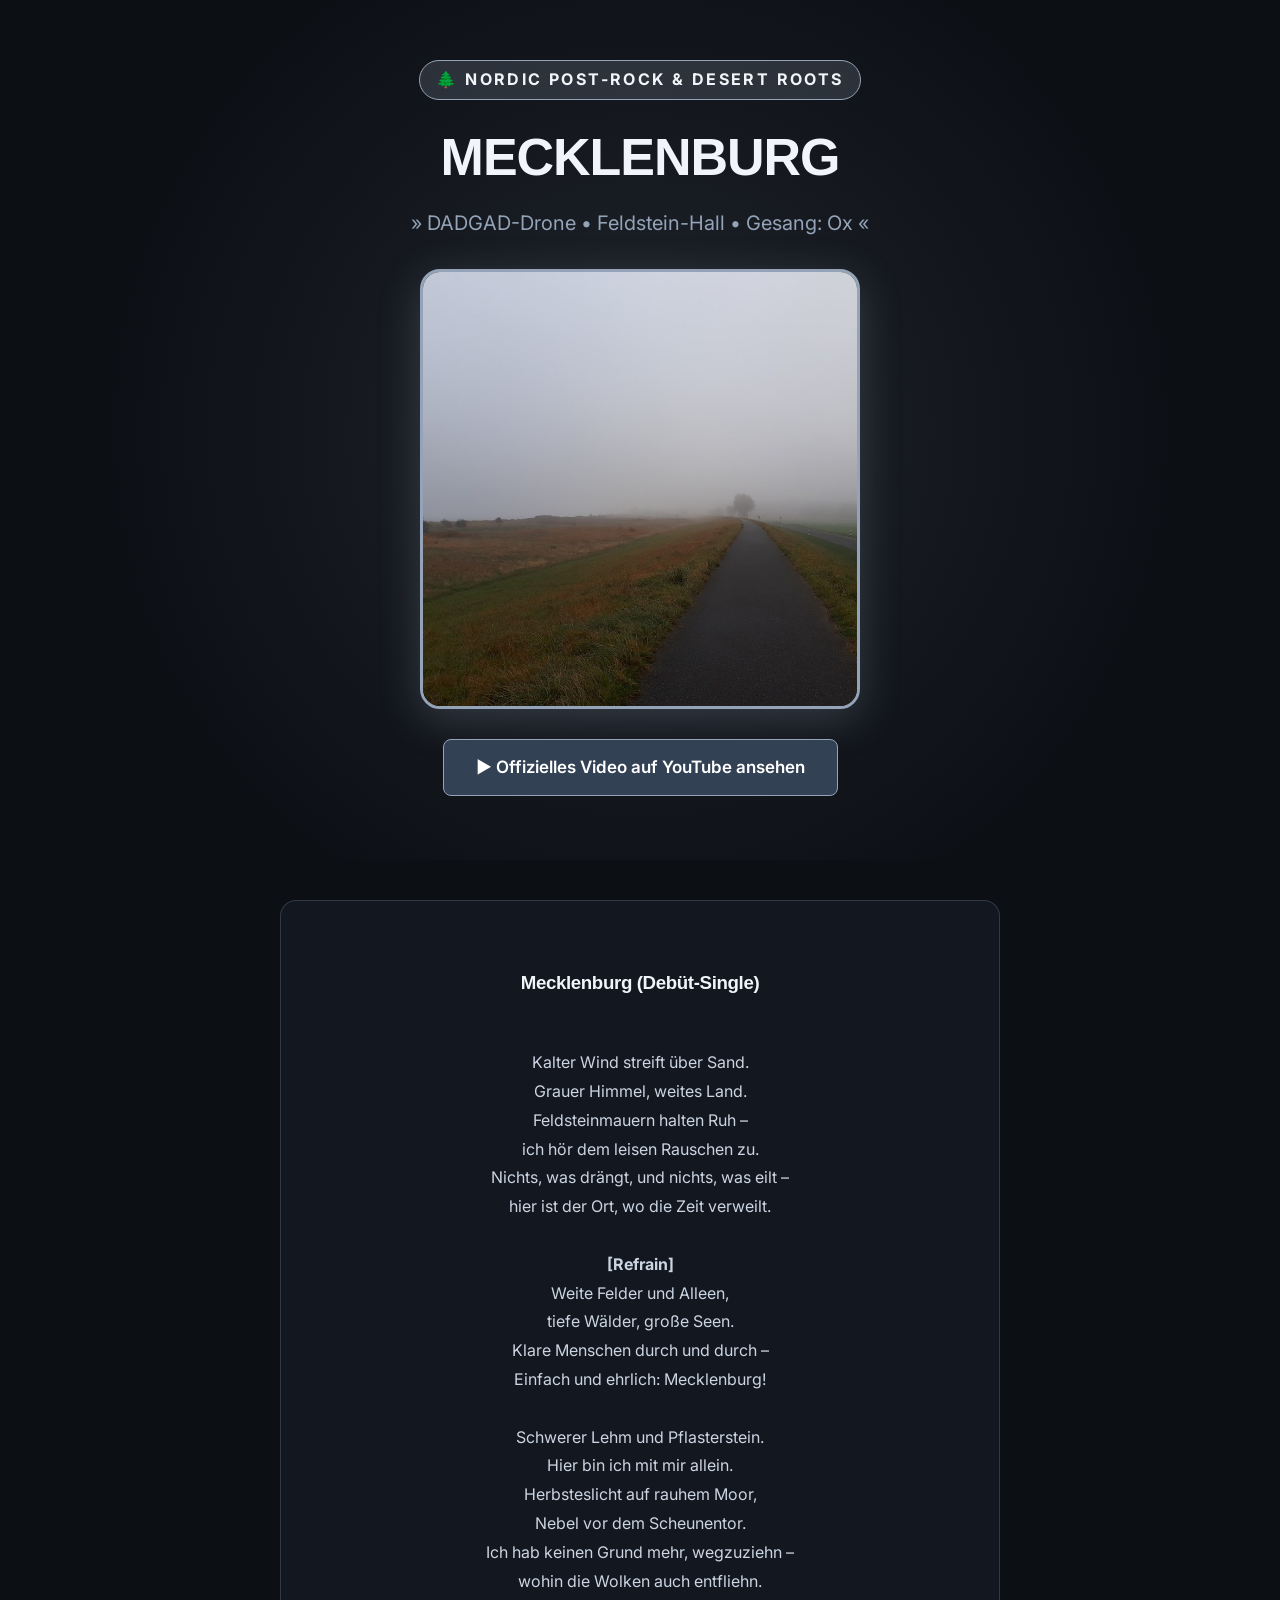
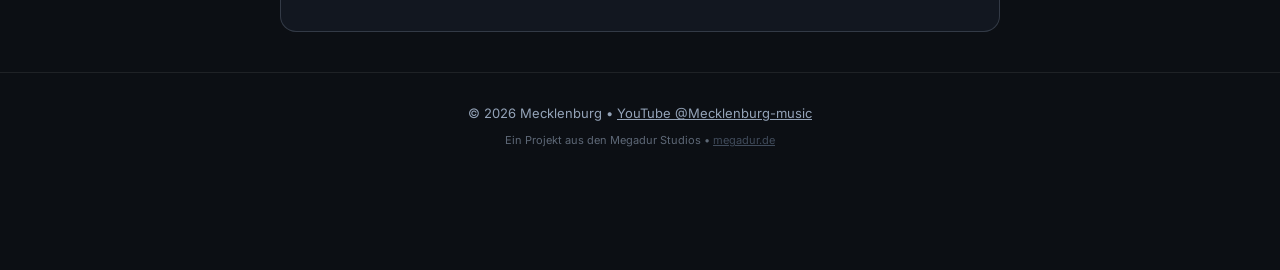
==== mecklenburg/index.html @ 6db7aaa6 "Initial commit: Megadur Studio Hub, K-Tel Jukebox and 5 project landing pages" ====
<!DOCTYPE html>
<html lang="de">
<head>
  <meta charset="UTF-8">
  <meta name="viewport" content="width=device-width, initial-scale=1.0">
  <title>Mecklenburg – Nordic Post-Rock & Desert Roots | Offizielle Bandseite</title>
  <meta name="description" content="Mecklenburg: Archaische DADGAD-Klanglandschaften, weite Horizonte, pumpendes Harmonium und der warme Bariton von Sänger Ox.">
  <link rel="stylesheet" href="../style.css">
  <link href="https://fonts.googleapis.com/css2?family=Cabinet+Grotesk:wght@800;900&family=Inter:wght@400;600;700&display=swap" rel="stylesheet">
  <style>
    :root {
      --accent: #94a3b8;
      --accent-glow: rgba(148, 163, 184, 0.25);
    }
    body { background: #0c0f14; color: #e2e8f0; }
    .hero-meck {
      background: radial-gradient(circle at center, rgba(148, 163, 184, 0.15), transparent 70%);
      padding: 60px 0 40px;
      text-align: center;
    }
    .cover-box {
      max-width: 440px;
      margin: 0 auto 30px;
      border-radius: 20px;
      overflow: hidden;
      box-shadow: 0 10px 40px var(--accent-glow);
      border: 3px solid var(--accent);
    }
    .cover-box img { width: 100%; display: block; }
    .nordic-badge {
      display: inline-block;
      background: rgba(148, 163, 184, 0.2);
      color: #f1f5f9;
      font-weight: 700;
      padding: 6px 16px;
      border-radius: 20px;
      letter-spacing: 0.15em;
      margin-bottom: 16px;
      border: 1px solid var(--accent);
    }
    .lyrics-box {
      background: #121720;
      border: 1px solid rgba(148, 163, 184, 0.25);
      border-radius: 16px;
      padding: 36px;
      max-width: 720px;
      margin: 40px auto;
      white-space: pre-line;
      font-size: 16px;
      line-height: 1.8;
      color: #cbd5e1;
      text-align: center;
    }
    .lyrics-box h3 { color: #f1f5f9; margin-bottom: 20px; }
  </style>
</head>
<body>

  <header class="hero-meck">
    <div class="container">
      <span class="nordic-badge">🌲 NORDIC POST-ROCK & DESERT ROOTS</span>
      <h1 style="font-size: 52px; color: #f1f5f9; letter-spacing: -0.02em;">MECKLENBURG</h1>
      <p style="font-size: 20px; color: #94a3b8; margin-top: 8px;">» DADGAD-Drone • Feldstein-Hall • Gesang: Ox «</p>

      <div class="cover-box" style="margin-top: 30px;">
        <img src="../assets/images/mk.jpg" alt="Mecklenburg – Debüt-Single">
      </div>

      <div style="margin: 24px 0;">
        <a href="https://www.youtube.com/@Mecklenburg-music" target="_blank" class="btn btn-yt" style="background: #334155; border: 1px solid #94a3b8; font-size: 17px; padding: 14px 32px;">
          ▶ Offizielles Video auf YouTube ansehen
        </a>
      </div>
    </div>
  </header>

  <main class="container">
    <div class="lyrics-box">
      <h3>Mecklenburg (Debüt-Single)</h3>
Kalter Wind streift über Sand.
Grauer Himmel, weites Land.
Feldsteinmauern halten Ruh –
ich hör dem leisen Rauschen zu.
Nichts, was drängt, und nichts, was eilt –
hier ist der Ort, wo die Zeit verweilt.

<strong>[Refrain]</strong>
Weite Felder und Alleen,
tiefe Wälder, große Seen.
Klare Menschen durch und durch –
Einfach und ehrlich: Mecklenburg!

Schwerer Lehm und Pflasterstein.
Hier bin ich mit mir allein.
Herbsteslicht auf rauhem Moor,
Nebel vor dem Scheunentor.
Ich hab keinen Grund mehr, wegzuziehn –
wohin die Wolken auch entfliehn.
    </div>
  </main>

  <footer>
    <div class="container">
      <p>© 2026 Mecklenburg • <a href="https://www.youtube.com/@Mecklenburg-music" target="_blank" style="color: #94a3b8;">YouTube @Mecklenburg-music</a></p>
      <p style="margin-top: 8px; font-size: 11px; opacity: 0.6;">Ein Projekt aus den Megadur Studios • <a href="../" style="color: #64748b;">megadur.de</a></p>
    </div>
  </footer>

</body>
</html>
---- style.css ----
:root {
  --bg-dark: #0c0e14;
  --bg-card: #141722;
  --bg-card-hover: #1a1e2d;
  --border-color: rgba(255, 255, 255, 0.08);
  --text-main: #f1f5f9;
  --text-muted: #94a3b8;
  --gold: #f59e0b;
  --gold-glow: rgba(245, 158, 11, 0.25);
  
  /* Band Accents */
  --c-pd: #ffaa00;
  --c-mk: #94a3b8;
  --c-sw: #00e5ff;
  --c-rr: #e2e8f0;
  --c-kn: #ff3b81;
}

* {
  box-sizing: border-box;
  margin: 0;
  padding: 0;
}

body {
  font-family: 'Inter', -apple-system, BlinkMacSystemFont, sans-serif;
  background-color: var(--bg-dark);
  color: var(--text-main);
  line-height: 1.6;
  padding-bottom: 90px; /* Space for player bar */
}

h1, h2, h3 {
  font-family: 'Cabinet Grotesk', sans-serif;
  font-weight: 800;
  letter-spacing: -0.02em;
}

.container {
  max-width: 1200px;
  margin: 0 auto;
  padding: 0 24px;
}

/* K-Tel Top Banner */
.ktel-banner {
  background: linear-gradient(90deg, #d97706, #f59e0b, #fbbf24, #f59e0b, #d97706);
  color: #111827;
  text-align: center;
  padding: 10px 16px;
  font-weight: 800;
  box-shadow: 0 4px 20px var(--gold-glow);
}

.ktel-tag {
  font-size: 13px;
  letter-spacing: 0.15em;
  font-weight: 900;
}

.ktel-sub {
  font-size: 11px;
  letter-spacing: 0.08em;
  opacity: 0.9;
  margin-top: 2px;
}

/* Hero Section */
.hero {
  padding: 60px 0 40px;
  border-bottom: 1px solid var(--border-color);
  background: radial-gradient(circle at top right, rgba(245, 158, 11, 0.08), transparent 60%);
}

.hero-profile {
  display: flex;
  align-items: center;
  gap: 36px;
}

.avatar {
  width: 140px;
  height: 140px;
  border-radius: 50%;
  object-fit: cover;
  border: 4px solid var(--gold);
  box-shadow: 0 0 30px var(--gold-glow);
  flex-shrink: 0;
}

.badge {
  display: inline-block;
  background: rgba(245, 158, 11, 0.15);
  color: var(--gold);
  font-size: 11px;
  font-weight: 700;
  letter-spacing: 0.1em;
  padding: 4px 12px;
  border-radius: 20px;
  margin-bottom: 12px;
  border: 1px solid rgba(245, 158, 11, 0.3);
}

.hero h1 {
  font-size: 42px;
  line-height: 1.1;
  margin-bottom: 14px;
}

.accent-text {
  color: var(--gold);
}

.hero-lead {
  font-size: 17px;
  color: var(--text-muted);
  max-width: 720px;
  margin-bottom: 24px;
}

.hero-actions {
  display: flex;
  gap: 16px;
  flex-wrap: wrap;
}

.btn {
  display: inline-flex;
  align-items: center;
  gap: 8px;
  padding: 12px 24px;
  border-radius: 8px;
  font-weight: 600;
  text-decoration: none;
  font-size: 15px;
  transition: all 0.2s ease;
}

.btn-yt {
  background: #dc2626;
  color: #fff;
}

.btn-yt:hover {
  background: #b91c1c;
  transform: translateY(-2px);
  box-shadow: 0 6px 20px rgba(220, 38, 38, 0.35);
}

.btn-outline {
  border: 1px solid var(--border-color);
  color: var(--text-main);
  background: rgba(255, 255, 255, 0.03);
}

.btn-outline:hover {
  background: rgba(255, 255, 255, 0.08);
  border-color: rgba(255, 255, 255, 0.2);
}

/* Jukebox Grid */
.section-head {
  padding: 60px 0 32px;
  text-align: center;
}

.section-head h2 {
  font-size: 36px;
  margin-bottom: 8px;
}

.section-head p {
  color: var(--text-muted);
  font-size: 16px;
}

.grid {
  display: grid;
  grid-template-columns: repeat(auto-fill, minmax(320px, 1fr));
  gap: 32px;
  margin-bottom: 60px;
}

.card {
  background: var(--bg-card);
  border-radius: 16px;
  overflow: hidden;
  border: 1px solid var(--border-color);
  transition: transform 0.25s ease, border-color 0.25s ease, box-shadow 0.25s ease;
  display: flex;
  flex-direction: column;
}

.card:hover {
  transform: translateY(-6px);
  border-color: rgba(255, 255, 255, 0.2);
  box-shadow: 0 16px 36px rgba(0, 0, 0, 0.4);
}

.card-cover {
  position: relative;
  aspect-ratio: 1 / 1;
  overflow: hidden;
  background: #000;
}

.card-cover img {
  width: 100%;
  height: 100%;
  object-fit: cover;
  transition: transform 0.3s ease;
}

.card:hover .card-cover img {
  transform: scale(1.04);
}

/* Play Button on Cover */
.play-btn {
  position: absolute;
  bottom: 16px;
  right: 16px;
  width: 56px;
  height: 56px;
  border-radius: 50%;
  background: rgba(15, 23, 42, 0.85);
  backdrop-filter: blur(8px);
  border: 2px solid #fff;
  color: #fff;
  font-size: 20px;
  cursor: pointer;
  display: flex;
  align-items: center;
  justify-content: center;
  transition: all 0.2s ease;
  box-shadow: 0 4px 20px rgba(0, 0, 0, 0.6);
}

.play-btn:hover {
  transform: scale(1.1);
  background: var(--gold);
  color: #111;
  border-color: var(--gold);
}

.card-body {
  padding: 24px;
  display: flex;
  flex-direction: column;
  flex: 1;
}

.card-meta {
  display: flex;
  justify-content: space-between;
  align-items: center;
  margin-bottom: 12px;
}

.genre-pill {
  font-size: 11px;
  font-weight: 700;
  text-transform: uppercase;
  letter-spacing: 0.06em;
  padding: 3px 10px;
  border-radius: 6px;
}

.pill-pd { background: rgba(255, 170, 0, 0.15); color: var(--c-pd); }
.pill-mk { background: rgba(148, 163, 184, 0.15); color: var(--c-mk); }
.pill-sw { background: rgba(0, 229, 255, 0.15); color: var(--c-sw); }
.pill-rr { background: rgba(226, 232, 240, 0.15); color: var(--c-rr); }
.pill-kn { background: rgba(255, 59, 129, 0.15); color: var(--c-kn); }

.bpm-tag {
  font-size: 11px;
  color: var(--text-muted);
}

.card-body h3 {
  font-size: 26px;
  margin-bottom: 2px;
}

.track-title {
  color: var(--gold);
  font-weight: 600;
  font-size: 15px;
  margin-bottom: 10px;
}

.card-desc {
  color: var(--text-muted);
  font-size: 14px;
  margin-bottom: 20px;
  flex: 1;
}

.card-links {
  display: flex;
  align-items: center;
  justify-content: space-between;
  border-top: 1px solid var(--border-color);
  padding-top: 16px;
}

.btn-card {
  font-weight: 700;
  color: #fff;
  text-decoration: none;
  font-size: 14px;
}

.btn-card:hover {
  text-decoration: underline;
  color: var(--gold);
}

.link-ext {
  color: var(--text-muted);
  text-decoration: none;
  font-size: 12px;
}

.link-ext:hover {
  color: #fff;
}

/* About Card */
.about-section {
  padding: 20px 0 60px;
}

.about-card {
  background: var(--bg-card);
  border: 1px solid var(--border-color);
  border-radius: 16px;
  padding: 40px;
}

.about-text h3 {
  font-size: 26px;
  margin-bottom: 12px;
  color: var(--gold);
}

.about-text p {
  color: var(--text-muted);
  font-size: 16px;
  margin-bottom: 12px;
}

/* Sticky Bottom Player Bar */
.player-bar {
  position: fixed;
  bottom: 0;
  left: 0;
  right: 0;
  background: rgba(15, 20, 30, 0.92);
  backdrop-filter: blur(12px);
  border-top: 1px solid rgba(255, 255, 255, 0.1);
  padding: 14px 0;
  z-index: 100;
  display: none;
}

.player-content {
  display: flex;
  align-items: center;
  justify-content: space-between;
}

.player-label {
  font-size: 11px;
  letter-spacing: 0.1em;
  color: var(--gold);
  font-weight: 700;
  margin-right: 8px;
}

#playerTitle {
  font-size: 15px;
}

.btn-ctrl {
  background: var(--gold);
  color: #111;
  border: none;
  padding: 8px 16px;
  border-radius: 6px;
  font-weight: 700;
  cursor: pointer;
}

/* Footer */
footer {
  border-top: 1px solid var(--border-color);
  padding: 30px 0;
  text-align: center;
  font-size: 13px;
  color: var(--text-muted);
}

.footer-links {
  margin-top: 10px;
  display: flex;
  gap: 20px;
  justify-content: center;
}

.footer-links a {
  color: var(--text-muted);
  text-decoration: none;
}

.footer-links a:hover {
  color: #fff;
}

@media (max-width: 768px) {
  .hero-profile {
    flex-direction: column;
    text-align: center;
    gap: 20px;
  }
  .hero-actions {
    justify-content: center;
  }
}
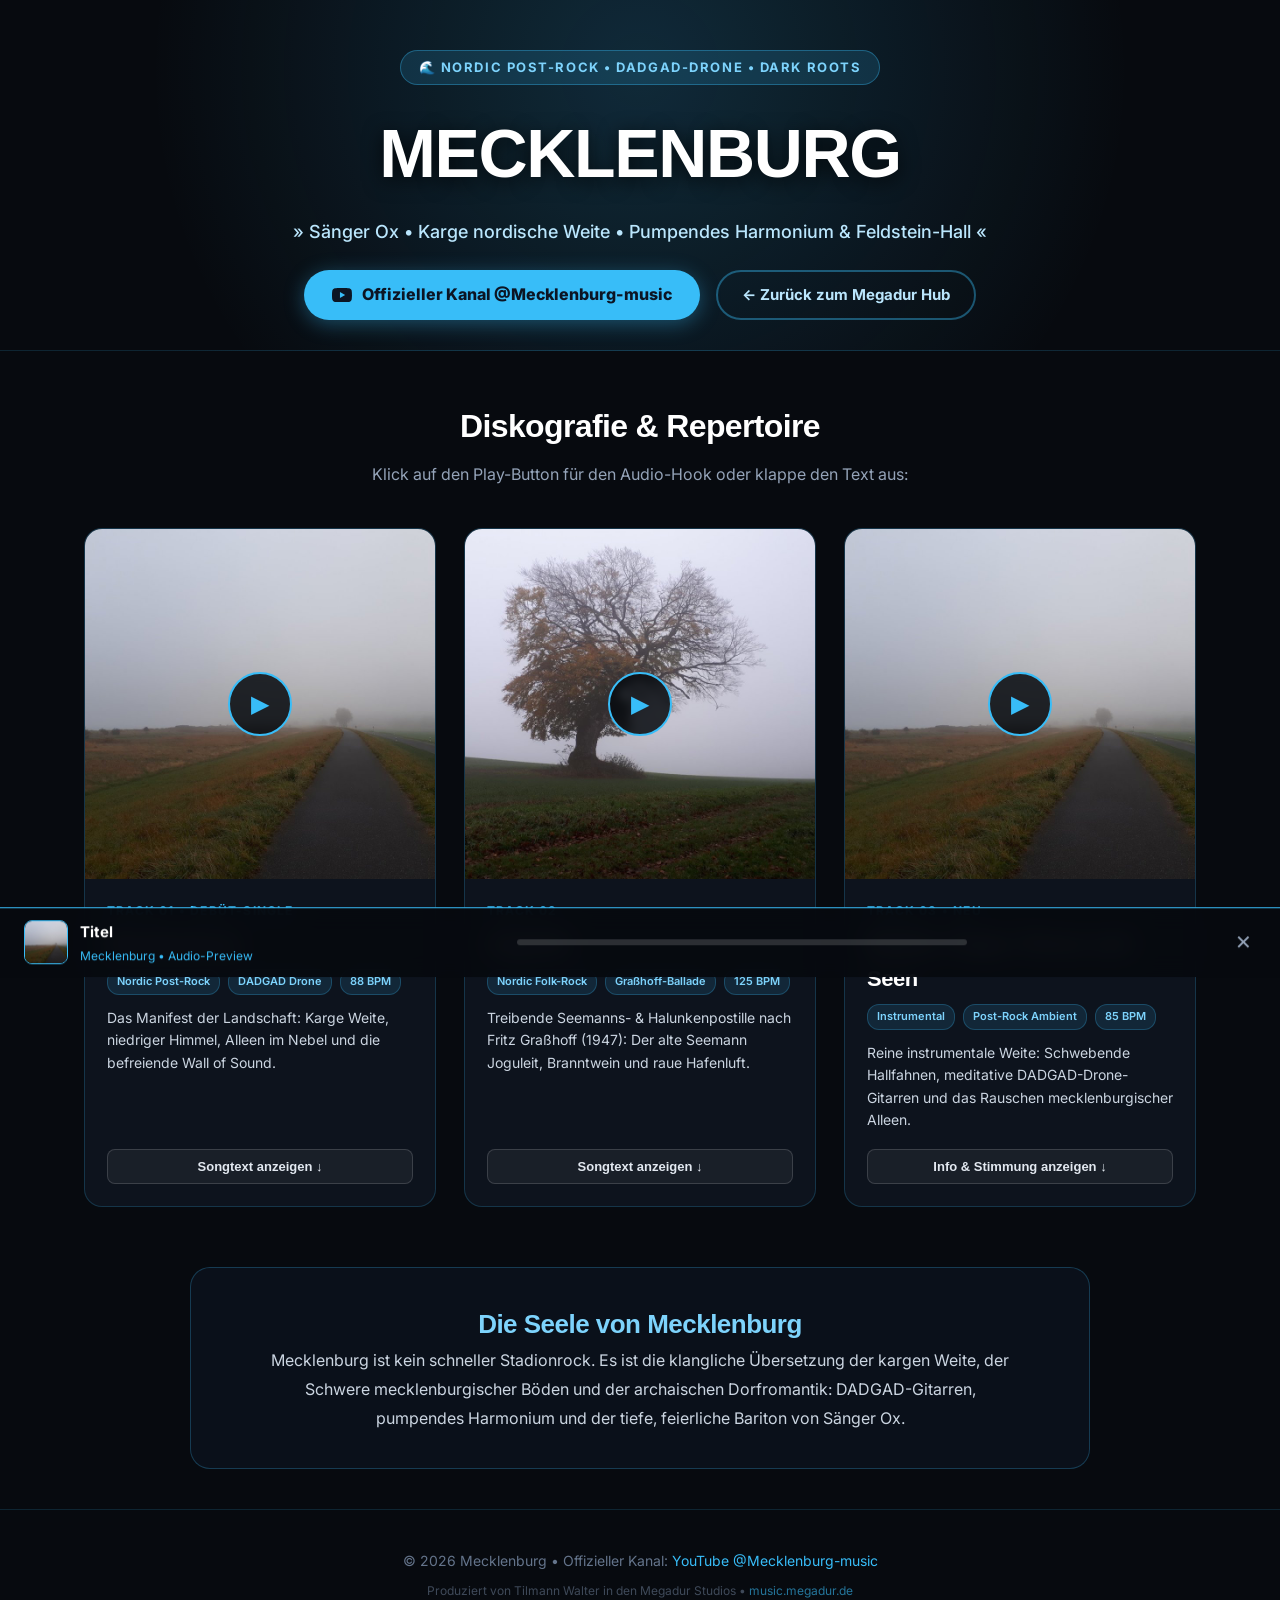
==== commit c7c786b5: "Add full discography to Mecklenburg page with 3 tracks, audio players and lyrics" ====
--- a/mecklenburg/index.html
+++ b/mecklenburg/index.html
@@ -3,108 +3,594 @@
 <head>
   <meta charset="UTF-8">
   <meta name="viewport" content="width=device-width, initial-scale=1.0">
-  <title>Mecklenburg – Nordic Post-Rock & Desert Roots | Offizielle Bandseite</title>
-  <meta name="description" content="Mecklenburg: Archaische DADGAD-Klanglandschaften, weite Horizonte, pumpendes Harmonium und der warme Bariton von Sänger Ox.">
+  <title>Mecklenburg – Offizielle Bandseite & Diskografie | Nordic Post-Rock & Desert Roots</title>
+  <meta name="description" content="Mecklenburg: Archaische DADGAD-Klanglandschaften, weite Horizonte, pumpendes Harmonium und der warme Bariton von Sänger Ox. Alle 3 Tracks mit Audio-Hooks & Lyrics.">
   <link rel="stylesheet" href="../style.css">
-  <link href="https://fonts.googleapis.com/css2?family=Cabinet+Grotesk:wght@800;900&family=Inter:wght@400;600;700&display=swap" rel="stylesheet">
+  <link rel="preconnect" href="https://fonts.googleapis.com">
+  <link rel="preconnect" href="https://fonts.gstatic.com" crossorigin>
+  <link href="https://fonts.googleapis.com/css2?family=Cabinet+Grotesk:wght@700;800;900&family=Inter:wght@400;500;600;700&display=swap" rel="stylesheet">
   <style>
     :root {
-      --accent: #94a3b8;
-      --accent-glow: rgba(148, 163, 184, 0.25);
-    }
-    body { background: #0c0f14; color: #e2e8f0; }
+      --accent: #38bdf8;
+      --accent-glow: rgba(56, 189, 248, 0.35);
+      --bg-dark: #070a0f;
+      --card-bg: #0d131d;
+      --card-border: rgba(56, 189, 248, 0.2);
+    }
+    body {
+      background: var(--bg-dark);
+      color: #f1f5f9;
+      font-family: 'Inter', sans-serif;
+      margin: 0;
+      padding-bottom: 90px;
+    }
     .hero-meck {
-      background: radial-gradient(circle at center, rgba(148, 163, 184, 0.15), transparent 70%);
-      padding: 60px 0 40px;
+      background: radial-gradient(circle at 50% 20%, rgba(56, 189, 248, 0.18), transparent 70%);
+      padding: 50px 20px 30px;
       text-align: center;
-    }
-    .cover-box {
-      max-width: 440px;
-      margin: 0 auto 30px;
-      border-radius: 20px;
-      overflow: hidden;
-      box-shadow: 0 10px 40px var(--accent-glow);
-      border: 3px solid var(--accent);
-    }
-    .cover-box img { width: 100%; display: block; }
+      border-bottom: 1px solid rgba(56, 189, 248, 0.15);
+    }
     .nordic-badge {
       display: inline-block;
-      background: rgba(148, 163, 184, 0.2);
-      color: #f1f5f9;
+      background: rgba(56, 189, 248, 0.15);
+      color: #7dd3fc;
+      border: 1px solid rgba(56, 189, 248, 0.35);
       font-weight: 700;
-      padding: 6px 16px;
+      font-size: 13px;
+      padding: 6px 18px;
       border-radius: 20px;
-      letter-spacing: 0.15em;
-      margin-bottom: 16px;
-      border: 1px solid var(--accent);
-    }
-    .lyrics-box {
-      background: #121720;
-      border: 1px solid rgba(148, 163, 184, 0.25);
-      border-radius: 16px;
-      padding: 36px;
-      max-width: 720px;
-      margin: 40px auto;
+      letter-spacing: 0.12em;
+      text-transform: uppercase;
+      margin-bottom: 14px;
+    }
+    .band-title {
+      font-family: 'Cabinet Grotesk', sans-serif;
+      font-size: clamp(40px, 7vw, 68px);
+      font-weight: 900;
+      color: #fff;
+      margin: 0;
+      letter-spacing: -0.02em;
+      text-transform: uppercase;
+      text-shadow: 0 4px 20px rgba(0,0,0,0.8);
+    }
+    .band-sub {
+      font-size: 18px;
+      color: #bae6fd;
+      margin: 10px 0 24px;
+      font-weight: 500;
+    }
+    .hero-actions {
+      display: flex;
+      justify-content: center;
+      gap: 16px;
+      flex-wrap: wrap;
+      margin-top: 20px;
+    }
+    .btn-meck-primary {
+      background: var(--accent);
+      color: #0c1524;
+      font-weight: 800;
+      font-size: 16px;
+      padding: 12px 28px;
+      border-radius: 30px;
+      text-decoration: none;
+      display: inline-flex;
+      align-items: center;
+      gap: 10px;
+      box-shadow: 0 4px 20px var(--accent-glow);
+      transition: transform 0.2s, background 0.2s;
+    }
+    .btn-meck-primary:hover {
+      background: #7dd3fc;
+      transform: translateY(-2px);
+    }
+    .btn-meck-outline {
+      background: transparent;
+      color: #bae6fd;
+      border: 2px solid rgba(56, 189, 248, 0.4);
+      font-weight: 700;
+      font-size: 15px;
+      padding: 10px 24px;
+      border-radius: 30px;
+      text-decoration: none;
+      display: inline-flex;
+      align-items: center;
+      gap: 8px;
+      transition: background 0.2s, color 0.2s;
+    }
+    .btn-meck-outline:hover {
+      background: rgba(56, 189, 248, 0.15);
+      color: #fff;
+    }
+    .section-title {
+      font-family: 'Cabinet Grotesk', sans-serif;
+      font-size: 32px;
+      font-weight: 800;
+      color: #fff;
+      margin: 50px 0 10px;
+      text-align: center;
+    }
+    .section-desc {
+      text-align: center;
+      color: #94a3b8;
+      margin-bottom: 40px;
+      font-size: 16px;
+    }
+    /* Tracks Grid */
+    .tracks-grid {
+      display: grid;
+      grid-template-columns: repeat(auto-fit, minmax(300px, 1fr));
+      gap: 28px;
+      max-width: 1200px;
+      margin: 0 auto;
+      padding: 0 20px;
+    }
+    .track-card {
+      background: var(--card-bg);
+      border: 1px solid var(--card-border);
+      border-radius: 18px;
+      overflow: hidden;
+      transition: transform 0.2s, box-shadow 0.2s;
+      display: flex;
+      flex-direction: column;
+    }
+    .track-card:hover {
+      transform: translateY(-4px);
+      box-shadow: 0 12px 30px rgba(0, 0, 0, 0.6);
+      border-color: var(--accent);
+    }
+    .track-cover-wrap {
+      position: relative;
+      aspect-ratio: 1/1;
+      overflow: hidden;
+      background: #000;
+    }
+    .track-cover-wrap img {
+      width: 100%;
+      height: 100%;
+      object-fit: cover;
+      display: block;
+      transition: transform 0.3s;
+    }
+    .track-card:hover .track-cover-wrap img {
+      transform: scale(1.03);
+    }
+    .btn-play-track {
+      position: absolute;
+      inset: 0;
+      margin: auto;
+      width: 64px;
+      height: 64px;
+      border-radius: 50%;
+      background: rgba(7, 10, 15, 0.85);
+      border: 2px solid var(--accent);
+      color: var(--accent);
+      font-size: 24px;
+      display: flex;
+      align-items: center;
+      justify-content: center;
+      cursor: pointer;
+      backdrop-filter: blur(4px);
+      transition: transform 0.2s, background 0.2s;
+    }
+    .btn-play-track:hover {
+      background: var(--accent);
+      color: #0c1524;
+      transform: scale(1.1);
+    }
+    .track-content {
+      padding: 22px;
+      display: flex;
+      flex-direction: column;
+      flex-grow: 1;
+    }
+    .track-num {
+      font-size: 12px;
+      font-weight: 700;
+      color: var(--accent);
+      text-transform: uppercase;
+      letter-spacing: 0.1em;
+      margin-bottom: 6px;
+    }
+    .track-name {
+      font-family: 'Cabinet Grotesk', sans-serif;
+      font-size: 22px;
+      font-weight: 800;
+      color: #fff;
+      margin: 0 0 8px;
+    }
+    .track-tags {
+      display: flex;
+      gap: 8px;
+      margin-bottom: 12px;
+      flex-wrap: wrap;
+    }
+    .tag-pill {
+      font-size: 11px;
+      font-weight: 600;
+      padding: 3px 9px;
+      border-radius: 12px;
+      background: rgba(56, 189, 248, 0.12);
+      color: #7dd3fc;
+      border: 1px solid rgba(56, 189, 248, 0.25);
+    }
+    .track-desc {
+      font-size: 14px;
+      color: #cbd5e1;
+      line-height: 1.6;
+      margin-bottom: 18px;
+      flex-grow: 1;
+    }
+    .lyrics-toggle-btn {
+      background: rgba(255, 255, 255, 0.05);
+      border: 1px solid rgba(255, 255, 255, 0.15);
+      color: #e2e8f0;
+      padding: 9px 14px;
+      border-radius: 8px;
+      font-size: 13px;
+      font-weight: 600;
+      cursor: pointer;
+      width: 100%;
+      text-align: center;
+      transition: background 0.2s;
+    }
+    .lyrics-toggle-btn:hover {
+      background: rgba(56, 189, 248, 0.2);
+      border-color: var(--accent);
+      color: #fff;
+    }
+    .lyrics-collapse {
+      display: none;
+      margin-top: 14px;
+      padding: 16px;
+      background: #090e17;
+      border-radius: 10px;
+      font-size: 13px;
+      line-height: 1.7;
+      color: #cbd5e1;
       white-space: pre-line;
+      border-left: 3px solid var(--accent);
+    }
+    .lyrics-collapse.open {
+      display: block;
+      animation: fadeIn 0.25s ease;
+    }
+    @keyframes fadeIn {
+      from { opacity: 0; transform: translateY(-4px); }
+      to { opacity: 1; transform: translateY(0); }
+    }
+    /* Band Ethos */
+    .ethos-box {
+      max-width: 900px;
+      margin: 60px auto 40px;
+      padding: 36px 30px;
+      background: #0a101a;
+      border: 1px solid rgba(56, 189, 248, 0.25);
+      border-radius: 20px;
+      text-align: center;
+    }
+    .ethos-box h3 {
+      font-family: 'Cabinet Grotesk', sans-serif;
+      font-size: 26px;
+      color: #7dd3fc;
+      margin-top: 0;
+    }
+    .ethos-box p {
       font-size: 16px;
       line-height: 1.8;
       color: #cbd5e1;
+      margin: 0 auto;
+      max-width: 760px;
+    }
+    /* Sticky Bottom Player */
+    .sticky-player {
+      position: fixed;
+      bottom: 0;
+      left: 0;
+      right: 0;
+      background: rgba(7, 10, 15, 0.95);
+      border-top: 1px solid var(--accent);
+      backdrop-filter: blur(12px);
+      padding: 12px 24px;
+      display: flex;
+      align-items: center;
+      justify-content: space-between;
+      gap: 16px;
+      z-index: 100;
+      transform: translateY(110%);
+      transition: transform 0.3s cubic-bezier(0.16, 1, 0.3, 1);
+    }
+    .sticky-player.visible {
+      transform: translateY(0);
+    }
+    .player-track-info {
+      display: flex;
+      align-items: center;
+      gap: 12px;
+      min-width: 200px;
+    }
+    .player-cover {
+      width: 44px;
+      height: 44px;
+      border-radius: 8px;
+      object-fit: cover;
+      border: 1px solid var(--accent);
+    }
+    .player-titles h4 {
+      margin: 0;
+      font-size: 15px;
+      color: #fff;
+    }
+    .player-titles p {
+      margin: 2px 0 0;
+      font-size: 12px;
+      color: var(--accent);
+    }
+    .player-progress {
+      flex: 1;
+      max-width: 450px;
+      height: 6px;
+      background: rgba(255, 255, 255, 0.15);
+      border-radius: 4px;
+      overflow: hidden;
+    }
+    .player-progress-bar {
+      height: 100%;
+      width: 0%;
+      background: var(--accent);
+      transition: width 0.1s linear;
+    }
+    .player-close {
+      background: transparent;
+      border: none;
+      color: #94a3b8;
+      font-size: 20px;
+      cursor: pointer;
+      padding: 4px;
+    }
+    .player-close:hover {
+      color: #fff;
+    }
+    footer {
+      border-top: 1px solid rgba(56, 189, 248, 0.15);
+      padding: 40px 20px;
       text-align: center;
-    }
-    .lyrics-box h3 { color: #f1f5f9; margin-bottom: 20px; }
+      font-size: 14px;
+      color: #64748b;
+    }
+    footer a { color: var(--accent); text-decoration: none; }
+    footer a:hover { text-decoration: underline; }
   </style>
 </head>
 <body>
 
+  <!-- Hero Header -->
   <header class="hero-meck">
     <div class="container">
-      <span class="nordic-badge">🌲 NORDIC POST-ROCK & DESERT ROOTS</span>
-      <h1 style="font-size: 52px; color: #f1f5f9; letter-spacing: -0.02em;">MECKLENBURG</h1>
-      <p style="font-size: 20px; color: #94a3b8; margin-top: 8px;">» DADGAD-Drone • Feldstein-Hall • Gesang: Ox «</p>
-
-      <div class="cover-box" style="margin-top: 30px;">
-        <img src="../assets/images/mk.jpg" alt="Mecklenburg – Debüt-Single">
-      </div>
-
-      <div style="margin: 24px 0;">
-        <a href="https://www.youtube.com/@Mecklenburg-music" target="_blank" class="btn btn-yt" style="background: #334155; border: 1px solid #94a3b8; font-size: 17px; padding: 14px 32px;">
-          ▶ Offizielles Video auf YouTube ansehen
+      <span class="nordic-badge">🌊 Nordic Post-Rock • DADGAD-Drone • Dark Roots</span>
+      <h1 class="band-title">MECKLENBURG</h1>
+      <p class="band-sub">» Sänger Ox • Karge nordische Weite • Pumpendes Harmonium & Feldstein-Hall «</p>
+      
+      <div class="hero-actions">
+        <a href="https://www.youtube.com/@Mecklenburg-music" target="_blank" class="btn-meck-primary">
+          <svg width="20" height="20" viewBox="0 0 24 24" fill="currentColor"><path d="M23.498 6.186a3.016 3.016 0 0 0-2.122-2.136C19.505 3.545 12 3.545 12 3.545s-7.505 0-9.377.505A3.017 3.017 0 0 0 .502 6.186C0 8.07 0 12 0 12s0 3.93.502 5.814a3.016 3.016 0 0 0 2.122 2.136c1.871.505 9.376.505 9.376.505s7.505 0 9.377-.505a3.015 3.015 0 0 0 2.122-2.136C24 15.93 24 12 24 12s0-3.93-.502-5.814zM9.545 15.568V8.432L15.818 12l-6.273 3.568z"/></svg>
+          Offizieller Kanal @Mecklenburg-music
+        </a>
+        <a href="../" class="btn-meck-outline">
+          ← Zurück zum Megadur Hub
         </a>
       </div>
     </div>
   </header>
 
+  <!-- Repertoire / Tracks Grid -->
   <main class="container">
-    <div class="lyrics-box">
-      <h3>Mecklenburg (Debüt-Single)</h3>
-Kalter Wind streift über Sand.
-Grauer Himmel, weites Land.
-Feldsteinmauern halten Ruh –
-ich hör dem leisen Rauschen zu.
-Nichts, was drängt, und nichts, was eilt –
-hier ist der Ort, wo die Zeit verweilt.
-
-<strong>[Refrain]</strong>
-Weite Felder und Alleen,
-tiefe Wälder, große Seen.
-Klare Menschen durch und durch –
-Einfach und ehrlich: Mecklenburg!
-
-Schwerer Lehm und Pflasterstein.
-Hier bin ich mit mir allein.
-Herbsteslicht auf rauhem Moor,
-Nebel vor dem Scheunentor.
-Ich hab keinen Grund mehr, wegzuziehn –
-wohin die Wolken auch entfliehn.
+    <h2 class="section-title">Diskografie & Repertoire</h2>
+    <p class="section-desc">Klick auf den Play-Button für den Audio-Hook oder klappe den Text aus:</p>
+
+    <div class="tracks-grid">
+
+      <!-- TRACK 01 -->
+      <article class="track-card">
+        <div class="track-cover-wrap">
+          <img src="../assets/images/mk_01.jpg" alt="Mecklenburg – Mecklenburg">
+          <button class="btn-play-track" data-audio="../assets/audio/mk_01.wav" data-title="Mecklenburg" data-cover="../assets/images/mk_01.jpg" aria-label="Play Track 01">▶</button>
+        </div>
+        <div class="track-content">
+          <span class="track-num">Track 01 • Debüt-Single</span>
+          <h3 class="track-name">Mecklenburg</h3>
+          <div class="track-tags">
+            <span class="tag-pill">Nordic Post-Rock</span>
+            <span class="tag-pill">DADGAD Drone</span>
+            <span class="tag-pill">88 BPM</span>
+          </div>
+          <p class="track-desc">Das Manifest der Landschaft: Karge Weite, niedriger Himmel, Alleen im Nebel und die befreiende Wall of Sound.</p>
+          <button class="lyrics-toggle-btn" onclick="toggleLyrics('lyrics-01')">Songtext anzeigen ↓</button>
+          <div id="lyrics-01" class="lyrics-collapse">
+<strong>[Verse 1]</strong>
+Kopfsteinpflaster, Wind im Ried,
+eine Krähe fliegt ihr Lied.
+Hinterm Deich das graue Meer,
+Ackerfurchen, meilenweit und schwer.
+
+<strong>[Pre-Chorus]</strong>
+Nichts geschenkt und nichts geliehen,
+wolkenverhangen zieh'n.
+
+<strong>[Chorus]</strong>
+Einfach und ehrlich – das ist mein Land!
+Aus Schotter, Wind und Lehm gebrannt!
+Hier steh ich fest, hier schlägt mein Herz,
+stiller Stolz und alter Schmerz:
+Mecklenburg!
+          </div>
+        </div>
+      </article>
+
+      <!-- TRACK 02 -->
+      <article class="track-card">
+        <div class="track-cover-wrap">
+          <img src="../assets/images/mk_02.jpg" alt="Mecklenburg – Joguleit">
+          <button class="btn-play-track" data-audio="../assets/audio/mk_02.wav" data-title="Joguleit" data-cover="../assets/images/mk_02.jpg" aria-label="Play Track 02">▶</button>
+        </div>
+        <div class="track-content">
+          <span class="track-num">Track 02</span>
+          <h3 class="track-name">Joguleit</h3>
+          <div class="track-tags">
+            <span class="tag-pill">Nordic Folk-Rock</span>
+            <span class="tag-pill">Graßhoff-Ballade</span>
+            <span class="tag-pill">125 BPM</span>
+          </div>
+          <p class="track-desc">Treibende Seemanns- & Halunkenpostille nach Fritz Graßhoff (1947): Der alte Seemann Joguleit, Branntwein und raue Hafenluft.</p>
+          <button class="lyrics-toggle-btn" onclick="toggleLyrics('lyrics-02')">Songtext anzeigen ↓</button>
+          <div id="lyrics-02" class="lyrics-collapse">
+<strong>[Verse 1]</strong>
+Als Joguleit vom Schiffe ging,
+ein Ohrgehänge golden blinkt,
+er sah die rote Schenke stehn,
+wollt' einmal noch nach Mädchen sehn.
+
+<strong>[Chorus]</strong>
+He, Joguleit! Der Wind weht kalt!
+Der Branntwein brennt, die Nacht wird alt!
+He, Joguleit! Trink aus den Krug,
+das Meer hat Schiffe nie genug!
+          </div>
+        </div>
+      </article>
+
+      <!-- TRACK 03 -->
+      <article class="track-card">
+        <div class="track-cover-wrap">
+          <img src="../assets/images/mk_03.jpg" alt="Mecklenburg – Wälder, Hügel, Flüsse und Seen">
+          <button class="btn-play-track" data-audio="../assets/audio/mk_03.wav" data-title="Wälder, Hügel, Flüsse und Seen" data-cover="../assets/images/mk_03.jpg" aria-label="Play Track 03">▶</button>
+        </div>
+        <div class="track-content">
+          <span class="track-num">Track 03 • Neu</span>
+          <h3 class="track-name">Wälder, Hügel, Flüsse und Seen</h3>
+          <div class="track-tags">
+            <span class="tag-pill">Instrumental</span>
+            <span class="tag-pill">Post-Rock Ambient</span>
+            <span class="tag-pill">85 BPM</span>
+          </div>
+          <p class="track-desc">Reine instrumentale Weite: Schwebende Hallfahnen, meditative DADGAD-Drone-Gitarren und das Rauschen mecklenburgischer Alleen.</p>
+          <button class="lyrics-toggle-btn" onclick="toggleLyrics('lyrics-03')">Info & Stimmung anzeigen ↓</button>
+          <div id="lyrics-03" class="lyrics-collapse">
+<strong>[Instrumentalwerk • 03:08 min]</strong>
+Ein rein instrumentales Klanggemälde über die Urlandschaft des Nordostens:
+• Meditative DADGAD-Drone-Akustikgitarre
+• Diffuser Hall (Feldsteinkirchen-Klang)
+• Warmer, unerschütterlicher Flatwound-Bass
+• Epische Dynamik ohne Worte – von der stillen Waldlichtung bis zur erhabenen Weite des Horizonts.
+          </div>
+        </div>
+      </article>
+
+    </div>
+
+    <!-- Band Ethos Box -->
+    <div class="ethos-box">
+      <h3>Die Seele von Mecklenburg</h3>
+      <p>Mecklenburg ist kein schneller Stadionrock. Es ist die klangliche Übersetzung der kargen Weite, der Schwere mecklenburgischer Böden und der archaischen Dorfromantik: DADGAD-Gitarren, pumpendes Harmonium und der tiefe, feierliche Bariton von Sänger Ox.</p>
     </div>
   </main>
 
+  <!-- Sticky Bottom Player -->
+  <div id="stickyPlayer" class="sticky-player">
+    <div class="player-track-info">
+      <img id="playerCover" class="player-cover" src="../assets/images/mk.jpg" alt="Cover">
+      <div class="player-titles">
+        <h4 id="playerTitle">Titel</h4>
+        <p>Mecklenburg • Audio-Preview</p>
+      </div>
+    </div>
+    <div class="player-progress">
+      <div id="playerProgressBar" class="player-progress-bar"></div>
+    </div>
+    <button id="playerClose" class="player-close" aria-label="Schließen">✕</button>
+  </div>
+
   <footer>
     <div class="container">
-      <p>© 2026 Mecklenburg • <a href="https://www.youtube.com/@Mecklenburg-music" target="_blank" style="color: #94a3b8;">YouTube @Mecklenburg-music</a></p>
-      <p style="margin-top: 8px; font-size: 11px; opacity: 0.6;">Ein Projekt aus den Megadur Studios • <a href="../" style="color: #64748b;">megadur.de</a></p>
+      <p>© 2026 Mecklenburg • Offizieller Kanal: <a href="https://www.youtube.com/@Mecklenburg-music" target="_blank">YouTube @Mecklenburg-music</a></p>
+      <p style="margin-top: 8px; font-size: 12px; opacity: 0.6;">Produziert von Tilmann Walter in den Megadur Studios • <a href="../">music.megadur.de</a></p>
     </div>
   </footer>
 
+  <script>
+    // Audio Player Controller
+    const audio = new Audio();
+    const stickyPlayer = document.getElementById('stickyPlayer');
+    const playerTitle = document.getElementById('playerTitle');
+    const playerCover = document.getElementById('playerCover');
+    const playerProgressBar = document.getElementById('playerProgressBar');
+    const playerClose = document.getElementById('playerClose');
+    const playButtons = document.querySelectorAll('.btn-play-track');
+
+    let currentBtn = null;
+
+    playButtons.forEach(btn => {
+      btn.addEventListener('click', () => {
+        const audioSrc = btn.getAttribute('data-audio');
+        const title = btn.getAttribute('data-title');
+        const cover = btn.getAttribute('data-cover');
+
+        if (currentBtn === btn && !audio.paused) {
+          audio.pause();
+          btn.textContent = '▶';
+          stickyPlayer.classList.remove('visible');
+          return;
+        }
+
+        if (currentBtn && currentBtn !== btn) {
+          currentBtn.textContent = '▶';
+        }
+
+        audio.src = audioSrc;
+        audio.play().then(() => {
+          btn.textContent = '⏸';
+          currentBtn = btn;
+          playerTitle.textContent = title;
+          playerCover.src = cover;
+          stickyPlayer.classList.add('visible');
+        }).catch(err => {
+          console.error("Playback error:", err);
+        });
+      });
+    });
+
+    audio.addEventListener('timeupdate', () => {
+      if (audio.duration) {
+        const pct = (audio.currentTime / audio.duration) * 100;
+        playerProgressBar.style.width = pct + '%';
+      }
+    });
+
+    audio.addEventListener('ended', () => {
+      if (currentBtn) currentBtn.textContent = '▶';
+      stickyPlayer.classList.remove('visible');
+      playerProgressBar.style.width = '0%';
+    });
+
+    playerClose.addEventListener('click', () => {
+      audio.pause();
+      if (currentBtn) currentBtn.textContent = '▶';
+      stickyPlayer.classList.remove('visible');
+    });
+
+    // Lyrics Accordion Toggle
+    function toggleLyrics(id) {
+      const el = document.getElementById(id);
+      const btn = el.previousElementSibling;
+      if (el.classList.contains('open')) {
+        el.classList.remove('open');
+        btn.textContent = id === 'lyrics-03' ? 'Info & Stimmung anzeigen ↓' : 'Songtext anzeigen ↓';
+      } else {
+        el.classList.add('open');
+        btn.textContent = 'Einklappen ↑';
+      }
+    }
+  </script>
+
 </body>
 </html>
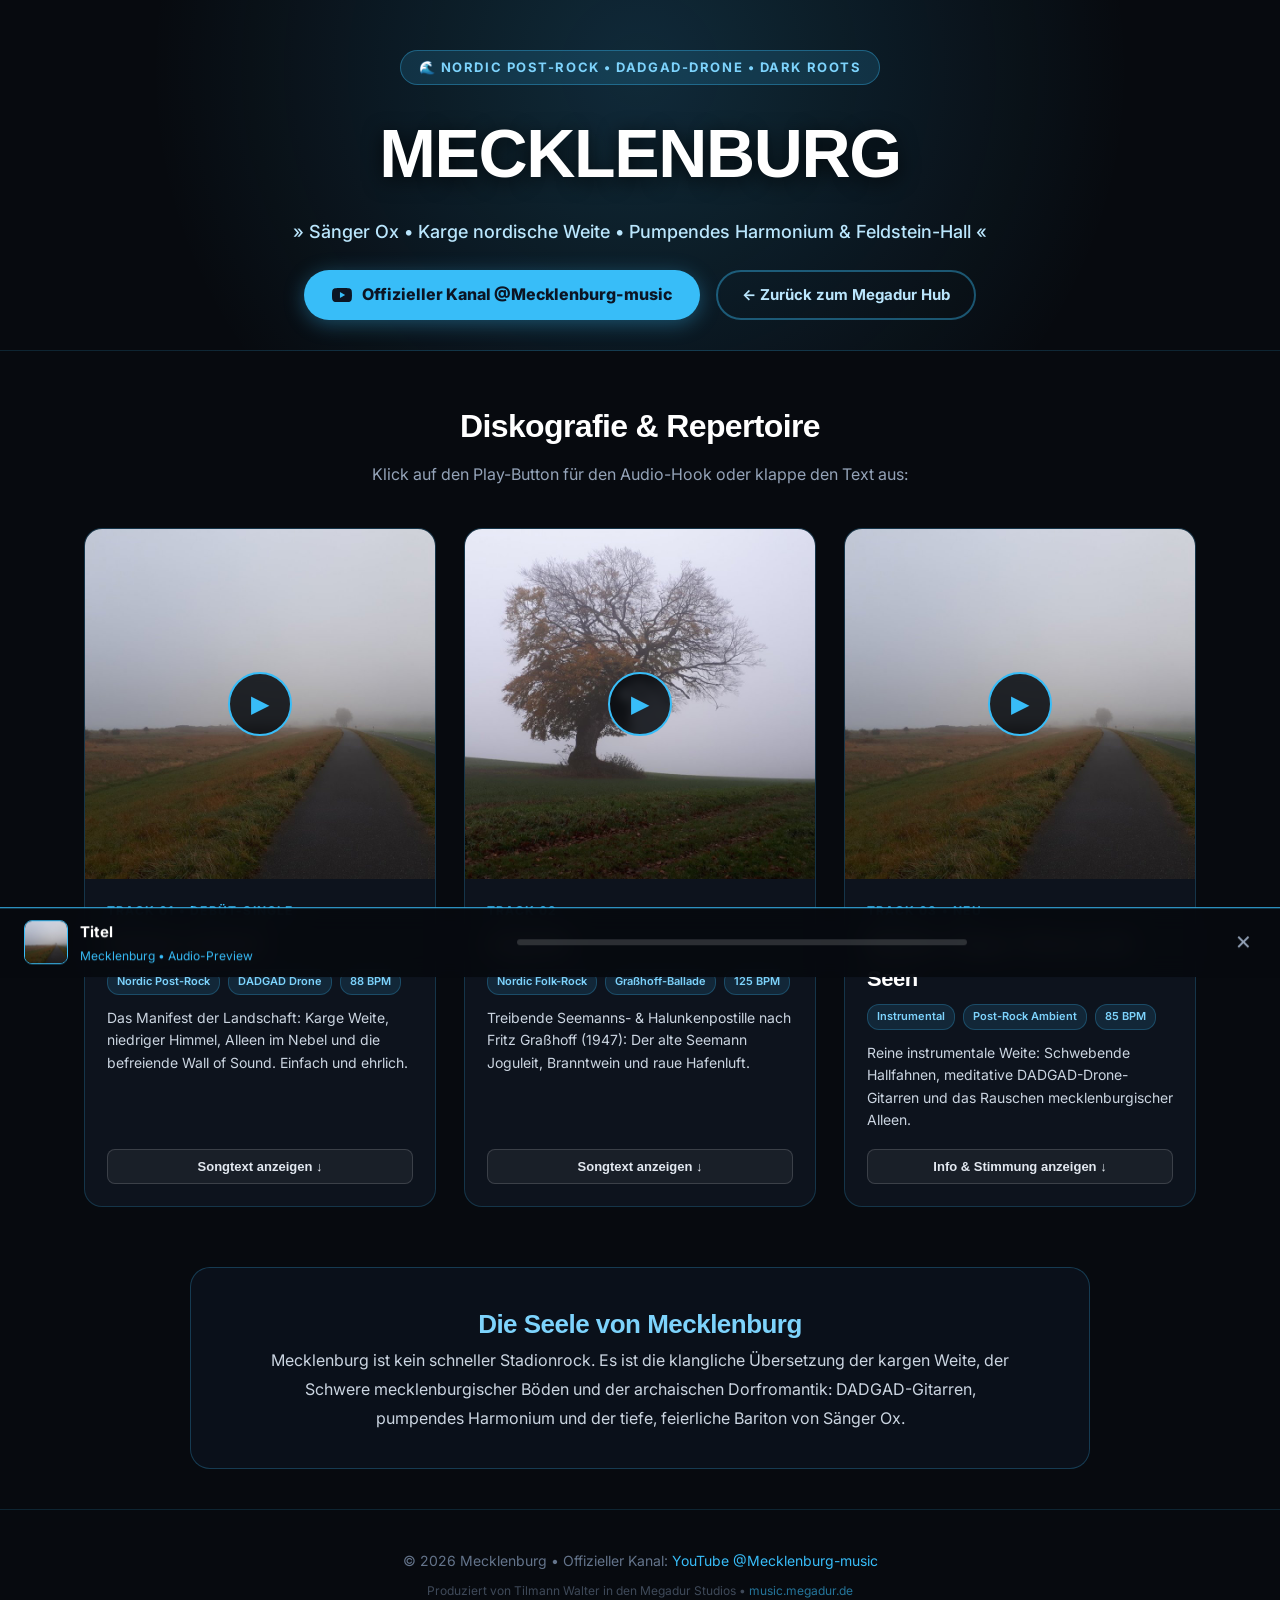
==== commit 49893ad6: "Update Mecklenburg Track 01 title to 'Einfach ehrlich!', refresh audio snippet and lyrics" ====
--- a/mecklenburg/index.html
+++ b/mecklenburg/index.html
@@ -393,36 +393,52 @@
       <!-- TRACK 01 -->
       <article class="track-card">
         <div class="track-cover-wrap">
-          <img src="../assets/images/mk_01.jpg" alt="Mecklenburg – Mecklenburg">
-          <button class="btn-play-track" data-audio="../assets/audio/mk_01.wav" data-title="Mecklenburg" data-cover="../assets/images/mk_01.jpg" aria-label="Play Track 01">▶</button>
+          <img src="../assets/images/mk_01.jpg" alt="Mecklenburg – Einfach ehrlich!">
+          <button class="btn-play-track" data-audio="../assets/audio/mk_01.wav" data-title="Einfach ehrlich!" data-cover="../assets/images/mk_01.jpg" aria-label="Play Track 01">▶</button>
         </div>
         <div class="track-content">
           <span class="track-num">Track 01 • Debüt-Single</span>
-          <h3 class="track-name">Mecklenburg</h3>
+          <h3 class="track-name">Einfach ehrlich!</h3>
           <div class="track-tags">
             <span class="tag-pill">Nordic Post-Rock</span>
             <span class="tag-pill">DADGAD Drone</span>
             <span class="tag-pill">88 BPM</span>
           </div>
-          <p class="track-desc">Das Manifest der Landschaft: Karge Weite, niedriger Himmel, Alleen im Nebel und die befreiende Wall of Sound.</p>
+          <p class="track-desc">Das Manifest der Landschaft: Karge Weite, niedriger Himmel, Alleen im Nebel und die befreiende Wall of Sound. Einfach und ehrlich.</p>
           <button class="lyrics-toggle-btn" onclick="toggleLyrics('lyrics-01')">Songtext anzeigen ↓</button>
           <div id="lyrics-01" class="lyrics-collapse">
 <strong>[Verse 1]</strong>
-Kopfsteinpflaster, Wind im Ried,
-eine Krähe fliegt ihr Lied.
-Hinterm Deich das graue Meer,
-Ackerfurchen, meilenweit und schwer.
-
-<strong>[Pre-Chorus]</strong>
-Nichts geschenkt und nichts geliehen,
-wolkenverhangen zieh'n.
+Kalter Wind streift über Sand.
+Grauer Himmel, weites Land.
+Feldsteinmauern halten Ruh –
+ich hör dem leisen Rauschen zu.
+Nichts, was drängt, und nichts, was eilt –
+hier ist der Ort, wo die Zeit verweilt.
 
 <strong>[Chorus]</strong>
-Einfach und ehrlich – das ist mein Land!
-Aus Schotter, Wind und Lehm gebrannt!
-Hier steh ich fest, hier schlägt mein Herz,
-stiller Stolz und alter Schmerz:
-Mecklenburg!
+Weite Felder und Alleen,
+tiefe Wälder, große Seen.
+Klare Menschen durch und durch –
+Einfach und ehrlich: Mecklenburg!
+
+<strong>[Verse 2]</strong>
+Schwerer Lehm und Pflasterstein.
+Hier bin ich mit mir allein.
+Herbsteslicht auf rauhem Moor,
+Nebel vor dem Scheunentor.
+Ich hab keinen Grund mehr, wegzuziehn –
+wohin die Wolken auch entfliehn.
+
+<strong>[Chorus]</strong>
+Weite Felder und Alleen,
+tiefe Wälder, große Seen.
+Klare Menschen durch und durch –
+Einfach und ehrlich: Mecklenburg!
+
+<strong>[Outro]</strong>
+Kaltes Land.
+Stille Seen.
+Einfach und ehrlich: Mecklenburg.
           </div>
         </div>
       </article>
